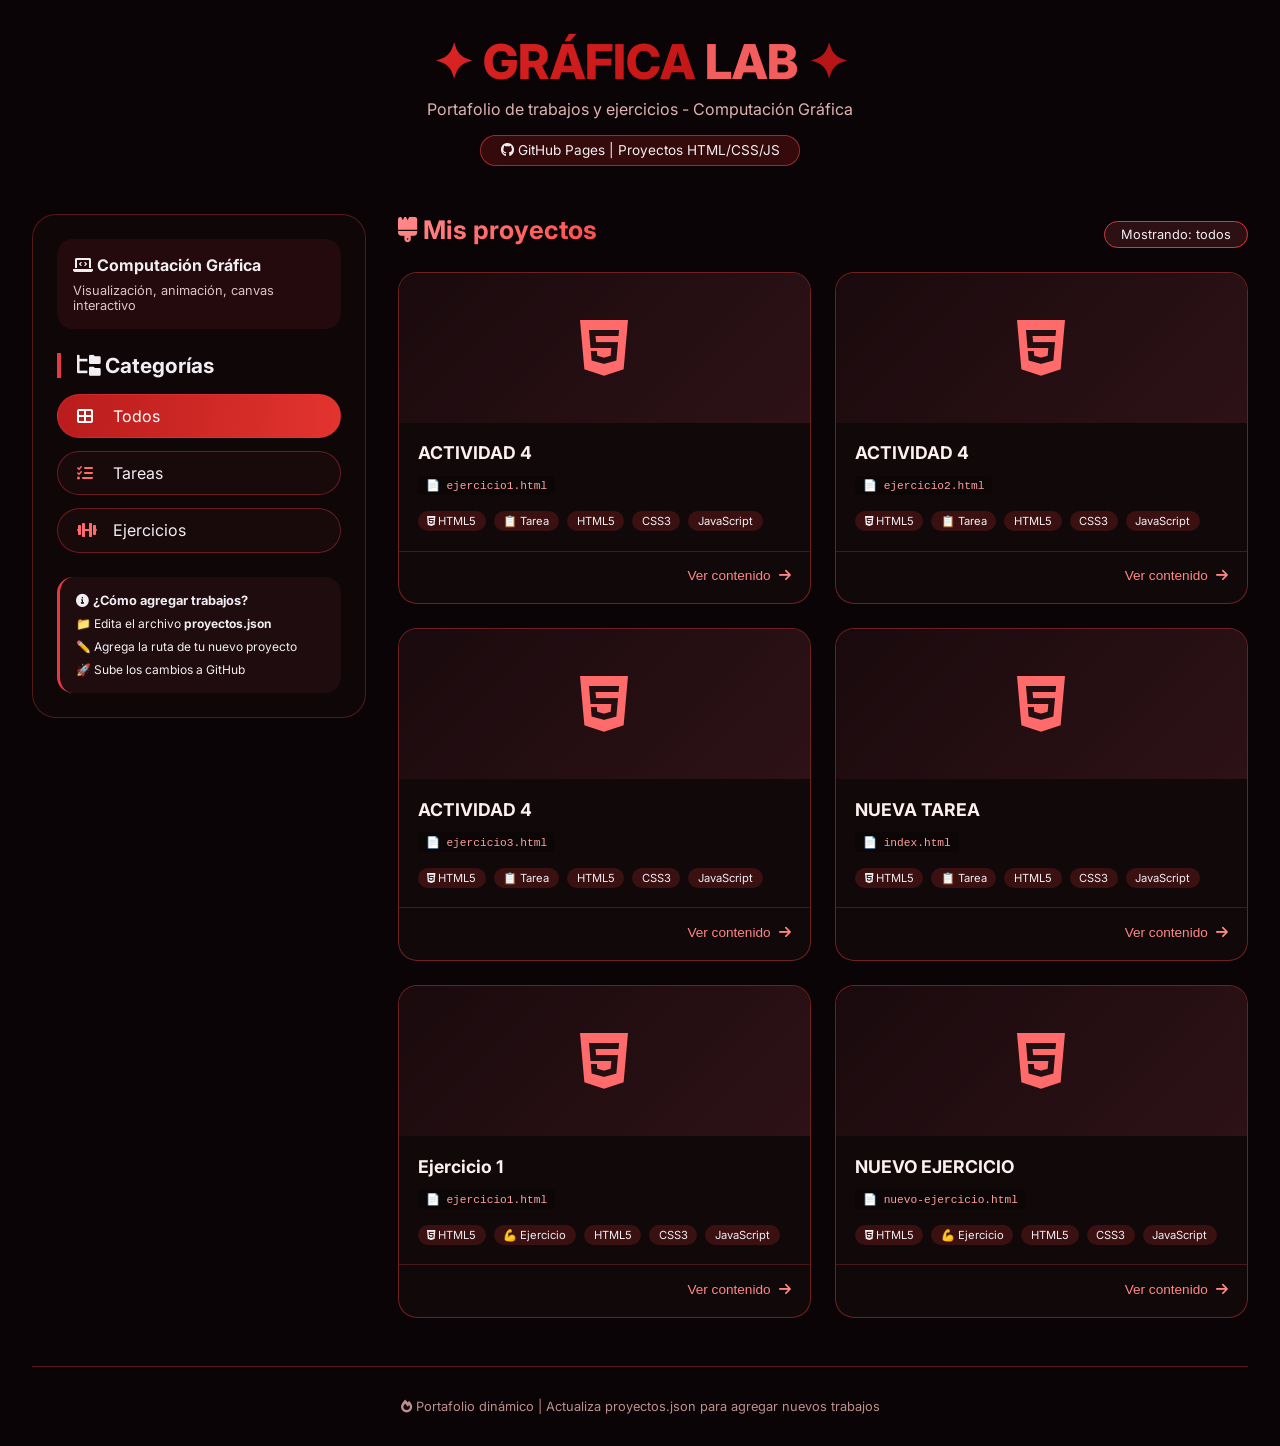
==== index.html @ 6eca6296 "Add files via upload" ====
<!DOCTYPE html>
<html lang="es">
<head>
    <meta charset="UTF-8">
    <meta name="viewport" content="width=device-width, initial-scale=1.0">
    <title>Graphica Lab | Computación Gráfica</title>
    <link rel="stylesheet" href="styles.css">
    <link href="https://fonts.googleapis.com/css2?family=Inter:wght@300;400;600;700;800&display=swap" rel="stylesheet">
    <link rel="stylesheet" href="https://cdnjs.cloudflare.com/ajax/libs/font-awesome/6.0.0-beta3/css/all.min.css">
</head>
<body>
    <div class="container">
        <div class="hero">
            <h1>✦ GRÁFICA <span style="color:#f25e5e;">LAB</span> ✦</h1>
            <p>Portafolio de trabajos y ejercicios - Computación Gráfica</p>
            <div class="badge">
                <i class="fab fa-github"></i> GitHub Pages | Proyectos HTML/CSS/JS
            </div>
        </div>

        <div class="dashboard">
            <aside class="sidebar">
                <div class="course-info">
                    <h3><i class="fas fa-laptop-code"></i> Computación Gráfica</h3>
                    <p>Visualización, animación, canvas interactivo</p>
                </div>

                <div class="section-title">
                    <i class="fas fa-folder-tree"></i> 
                    <span>Categorías</span>
                </div>
                <div class="categories">
                    <div class="cat-btn active" data-filter="all">
                        <i class="fas fa-th-large"></i>
                        <span>Todos</span>
                    </div>
                    <div class="cat-btn" data-filter="trabajos">
                        <i class="fas fa-tasks"></i>
                        <span>Tareas</span>
                    </div>
                    <div class="cat-btn" data-filter="ejercicios">
                        <i class="fas fa-dumbbell"></i>
                        <span>Ejercicios</span>
                    </div>
                </div>

                <div class="info-box">
                    <i class="fas fa-info-circle"></i>
                    <strong>¿Cómo agregar trabajos?</strong>
                    <p>📁 Edita el archivo <strong>proyectos.json</strong></p>
                    <p>✏️ Agrega la ruta de tu nuevo proyecto</p>
                    <p>🚀 Sube los cambios a GitHub</p>
                </div>
            </aside>

            <main class="main-content">
                <div class="filter-header">
                    <h2><i class="fas fa-brush"></i> Mis proyectos</h2>
                    <div class="filter-badge" id="activeFilterLabel">Mostrando: todos</div>
                </div>
                
                <div id="projectsContainer" class="grid-proyectos">
                    <div class="loading">Cargando proyectos...</div>
                </div>
            </main>
        </div>

        <footer>
            <i class="fas fa-fire"></i> Portafolio dinámico | Actualiza proyectos.json para agregar nuevos trabajos
        </footer>
    </div>

    <div id="previewModal" class="modal">
        <div class="modal-content">
            <div class="modal-header">
                <h3 id="modalTitle"></h3>
                <span id="modalCategory" class="modal-category"></span>
                <span class="close-modal">&times;</span>
            </div>
            <div class="modal-toolbar">
                <button id="openNewTab" class="toolbar-btn"><i class="fas fa-external-link-alt"></i> Abrir nueva pestaña</button>
                <button id="refreshPreview" class="toolbar-btn"><i class="fas fa-sync-alt"></i> Recargar</button>
            </div>
            <div class="modal-body">
                <iframe id="previewFrame" class="preview-frame"></iframe>
            </div>
        </div>
    </div>

    <script src="script.js"></script>
</body>
</html>
---- styles.css ----
* {
    margin: 0;
    padding: 0;
    box-sizing: border-box;
}

body {
    background: #0a0406;
    font-family: 'Inter', sans-serif;
    color: #f0eef2;
}

.container {
    max-width: 1400px;
    margin: 0 auto;
    padding: 2rem;
}

.hero {
    text-align: center;
    margin-bottom: 3rem;
}

.hero h1 {
    font-size: 3rem;
    font-weight: 800;
    background: linear-gradient(135deg, #ff3b3b, #c91818, #8a0f0f);
    background-clip: text;
    -webkit-background-clip: text;
    color: transparent;
}

.hero p {
    color: #e0b3b3;
    margin-top: 0.5rem;
}

.badge {
    display: inline-block;
    background: rgba(220, 38, 38, 0.2);
    border: 1px solid rgba(255, 80, 80, 0.5);
    border-radius: 60px;
    padding: 0.4rem 1.2rem;
    font-size: 0.85rem;
    margin-top: 1rem;
}

.dashboard {
    display: flex;
    flex-wrap: wrap;
    gap: 2rem;
}

.sidebar {
    flex: 1;
    min-width: 260px;
    background: rgba(18, 8, 10, 0.7);
    border-radius: 1.5rem;
    padding: 1.5rem;
    border: 1px solid rgba(220, 60, 60, 0.35);
    position: sticky;
    top: 2rem;
    height: fit-content;
}

.section-title {
    font-size: 1.3rem;
    font-weight: 700;
    margin: 1.5rem 0 1rem;
    border-left: 4px solid #e63946;
    padding-left: 1rem;
}

.course-info {
    background: rgba(220, 50, 50, 0.1);
    border-radius: 1rem;
    padding: 1rem;
}

.course-info h3 {
    font-size: 1rem;
    margin-bottom: 0.5rem;
}

.course-info p {
    font-size: 0.8rem;
    color: #ddc5c5;
}

.cat-btn {
    display: flex;
    align-items: center;
    gap: 12px;
    background: rgba(30, 12, 14, 0.7);
    border: 1px solid rgba(230, 57, 70, 0.4);
    border-radius: 60px;
    padding: 0.7rem 1.2rem;
    margin-bottom: 0.8rem;
    cursor: pointer;
    transition: all 0.2s;
}

.cat-btn i {
    width: 24px;
    color: #ff6b6b;
}

.cat-btn.active {
    background: linear-gradient(95deg, #b91c1c, #e3342f);
    color: white;
}

.cat-btn.active i {
    color: white;
}

.cat-btn:hover:not(.active) {
    background: rgba(180, 40, 40, 0.25);
    transform: translateX(5px);
}

.info-box {
    background: #1f0c0f;
    border-radius: 1rem;
    padding: 1rem;
    margin-top: 1.5rem;
    font-size: 0.8rem;
    border-left: 3px solid #e63946;
}

.info-box p {
    margin-top: 8px;
    font-size: 0.75rem;
}

.main-content {
    flex: 3;
    min-width: 300px;
}

.filter-header {
    display: flex;
    justify-content: space-between;
    align-items: baseline;
    margin-bottom: 1.5rem;
    flex-wrap: wrap;
}

.filter-header h2 {
    font-size: 1.6rem;
    background: linear-gradient(130deg, #ff8a8a, #ff4d4d);
    background-clip: text;
    -webkit-background-clip: text;
    color: transparent;
}

.filter-badge {
    background: #2c1014;
    padding: 0.3rem 1rem;
    border-radius: 40px;
    font-size: 0.8rem;
    border: 1px solid #db3a3a;
}

.grid-proyectos {
    display: grid;
    grid-template-columns: repeat(auto-fill, minmax(300px, 1fr));
    gap: 1.5rem;
}

.project-card {
    background: rgba(20, 10, 12, 0.7);
    border-radius: 1.2rem;
    border: 1px solid rgba(255, 70, 70, 0.4);
    transition: all 0.3s;
    overflow: hidden;
    cursor: pointer;
}

.project-card:hover {
    transform: translateY(-5px);
    border-color: #ff5e5e;
    box-shadow: 0 10px 25px rgba(210, 30, 30, 0.2);
}

.card-preview {
    height: 150px;
    background: linear-gradient(135deg, #1a0a0d, #2d1217);
    display: flex;
    align-items: center;
    justify-content: center;
}

.card-preview i {
    font-size: 4rem;
    color: #ff6b6b;
}

.card-info {
    padding: 1.2rem;
}

.card-info h3 {
    font-size: 1.1rem;
    margin-bottom: 0.3rem;
    color: #fff0f0;
}

.card-path {
    font-size: 0.7rem;
    color: #ff9f9f;
    font-family: monospace;
    background: rgba(0,0,0,0.3);
    padding: 0.2rem 0.5rem;
    border-radius: 4px;
    display: inline-block;
    margin: 0.5rem 0;
}

.card-tags {
    display: flex;
    gap: 8px;
    flex-wrap: wrap;
    margin-top: 0.5rem;
}

.tag {
    background: rgba(220, 50, 50, 0.2);
    padding: 0.2rem 0.6rem;
    border-radius: 20px;
    font-size: 0.7rem;
}

.card-footer {
    padding: 0.8rem 1.2rem 1.2rem;
    border-top: 1px solid rgba(200, 60, 60, 0.3);
    text-align: right;
}

.btn-view {
    background: none;
    border: none;
    color: #ff8787;
    cursor: pointer;
    font-size: 0.85rem;
    display: inline-flex;
    align-items: center;
    gap: 8px;
}

.btn-view:hover {
    color: #ff3a3a;
    gap: 12px;
}

.modal {
    display: none;
    position: fixed;
    top: 0;
    left: 0;
    width: 100%;
    height: 100%;
    background: rgba(0, 0, 0, 0.95);
    z-index: 2000;
    justify-content: center;
    align-items: center;
}

.modal-content {
    width: 90%;
    height: 90%;
    max-width: 1300px;
    background: #1e1215;
    border-radius: 1.5rem;
    border-top: 5px solid #e63946;
    display: flex;
    flex-direction: column;
    overflow: hidden;
}

.modal-header {
    padding: 1rem 1.5rem;
    display: flex;
    justify-content: space-between;
    align-items: center;
    border-bottom: 1px solid rgba(230, 57, 70, 0.3);
}

.modal-header h3 {
    color: #ffc2c2;
}

.modal-category {
    background: #b91c1c30;
    padding: 0.3rem 1rem;
    border-radius: 30px;
    font-size: 0.8rem;
}

.modal-toolbar {
    padding: 0.8rem 1.5rem;
    display: flex;
    gap: 10px;
    border-bottom: 1px solid rgba(230, 57, 70, 0.2);
}

.toolbar-btn {
    background: rgba(220, 60, 60, 0.2);
    border: 1px solid rgba(255, 80, 80, 0.5);
    padding: 0.4rem 1rem;
    border-radius: 8px;
    color: #ffbcbc;
    cursor: pointer;
    font-size: 0.8rem;
}

.toolbar-btn:hover {
    background: #e63946;
    color: white;
}

.modal-body {
    flex: 1;
    padding: 1rem;
}

.preview-frame {
    width: 100%;
    height: 100%;
    border: none;
    border-radius: 12px;
    background: white;
}

.close-modal {
    font-size: 2rem;
    cursor: pointer;
    color: #ff8585;
    line-height: 1;
    padding: 0 0.5rem;
}

.close-modal:hover {
    color: #ff3a3a;
}

.loading {
    text-align: center;
    padding: 3rem;
    color: #ff9f9f;
}

footer {
    text-align: center;
    margin-top: 3rem;
    padding-top: 2rem;
    border-top: 1px solid rgba(200, 60, 60, 0.4);
    font-size: 0.8rem;
    color: #bf8f8f;
}

@media (max-width: 768px) {
    .container { padding: 1rem; }
    .sidebar { position: static; }
    .hero h1 { font-size: 2rem; }
}
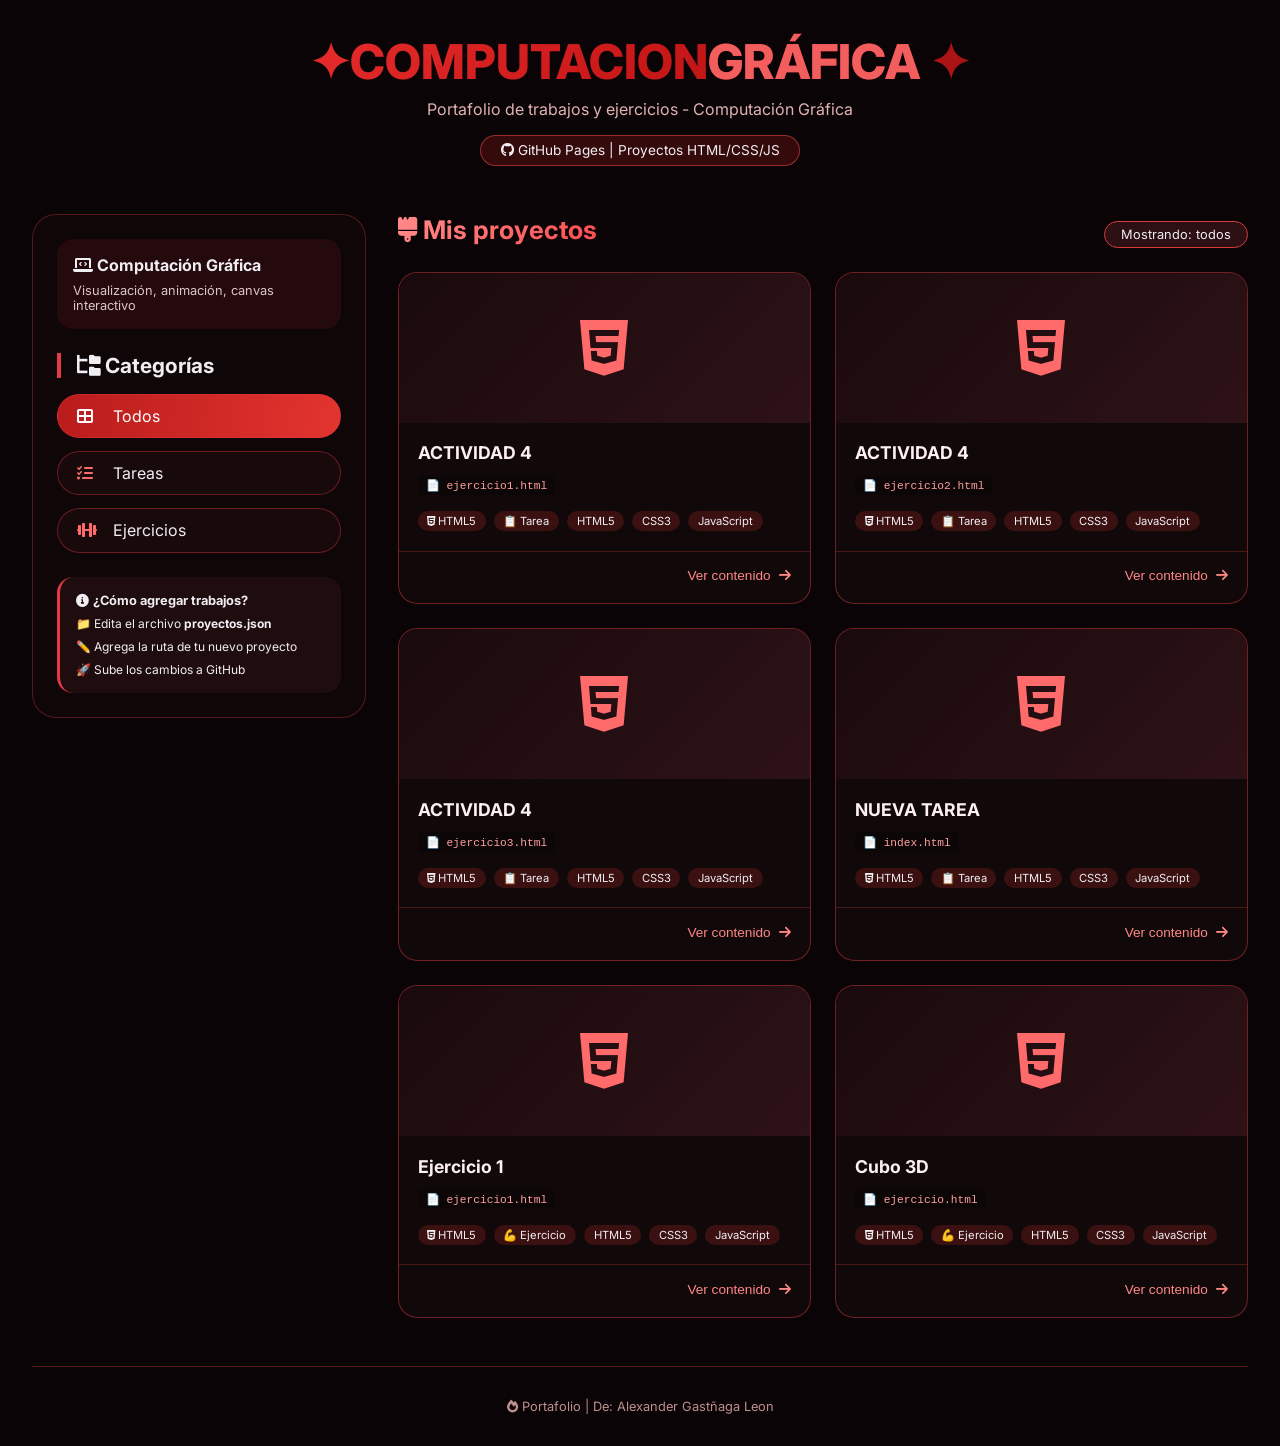
==== commit 4de7bf1c: "Update index.html" ====
--- a/index.html
+++ b/index.html
@@ -11,7 +11,7 @@
 <body>
     <div class="container">
         <div class="hero">
-            <h1>✦ GRÁFICA <span style="color:#f25e5e;">LAB</span> ✦</h1>
+            <h1>✦COMPUTACION<span style="color:#f25e5e;">GRÁFICA</span> ✦</h1>
             <p>Portafolio de trabajos y ejercicios - Computación Gráfica</p>
             <div class="badge">
                 <i class="fab fa-github"></i> GitHub Pages | Proyectos HTML/CSS/JS
@@ -66,7 +66,7 @@
         </div>
 
         <footer>
-            <i class="fas fa-fire"></i> Portafolio dinámico | Actualiza proyectos.json para agregar nuevos trabajos
+            <i class="fas fa-fire"></i> Portafolio  | De: Alexander Gastñaga Leon
         </footer>
     </div>
 
@@ -89,4 +89,4 @@
 
     <script src="script.js"></script>
 </body>
-</html>+</html>
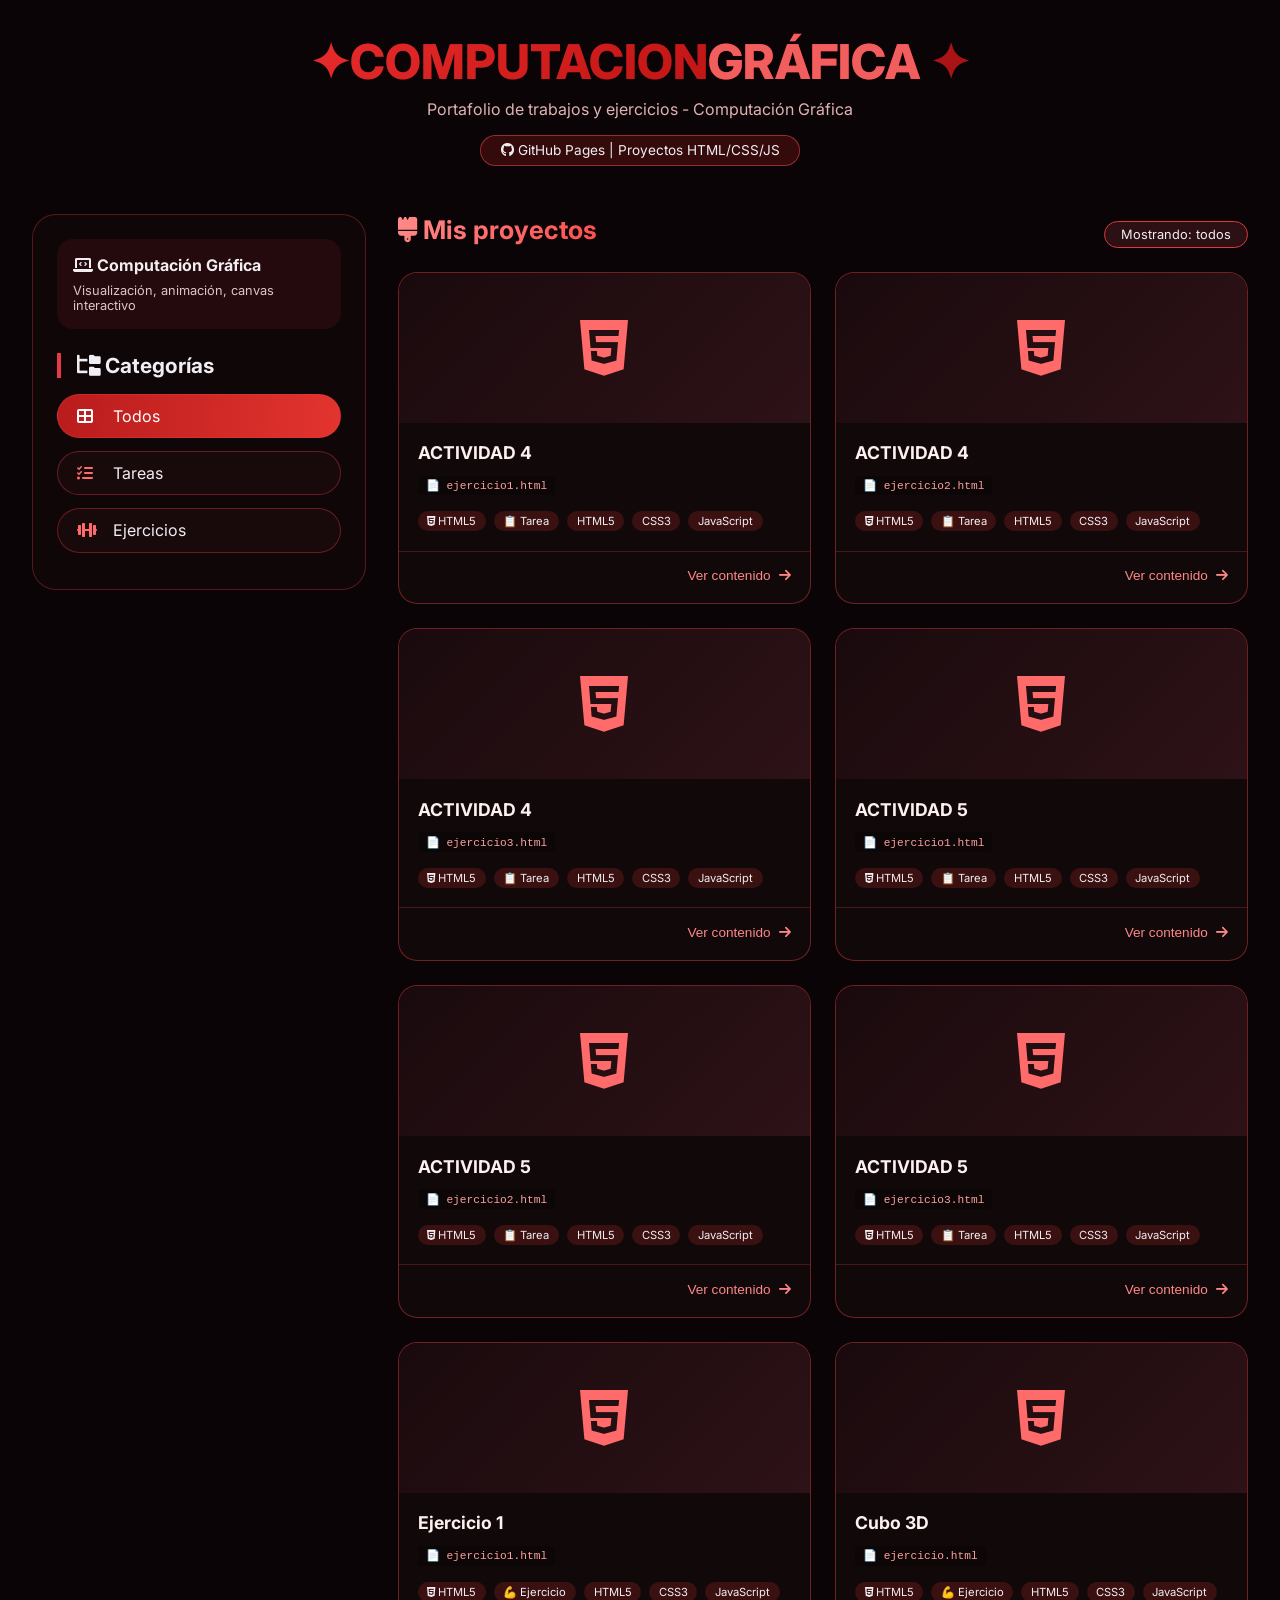
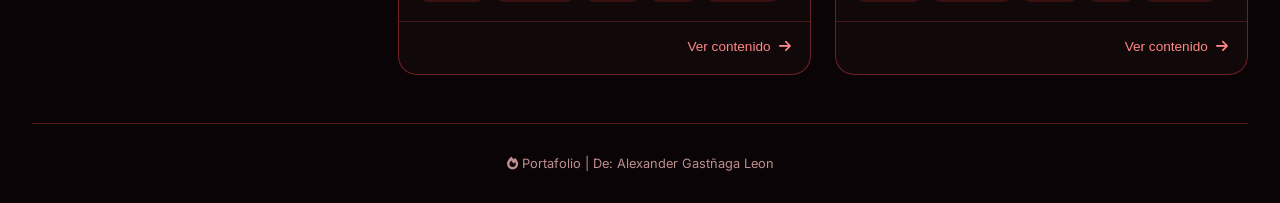
==== commit b7dd0538: "Update index.html" ====
--- a/index.html
+++ b/index.html
@@ -43,14 +43,6 @@
                         <span>Ejercicios</span>
                     </div>
                 </div>
-
-                <div class="info-box">
-                    <i class="fas fa-info-circle"></i>
-                    <strong>¿Cómo agregar trabajos?</strong>
-                    <p>📁 Edita el archivo <strong>proyectos.json</strong></p>
-                    <p>✏️ Agrega la ruta de tu nuevo proyecto</p>
-                    <p>🚀 Sube los cambios a GitHub</p>
-                </div>
             </aside>
 
             <main class="main-content">
